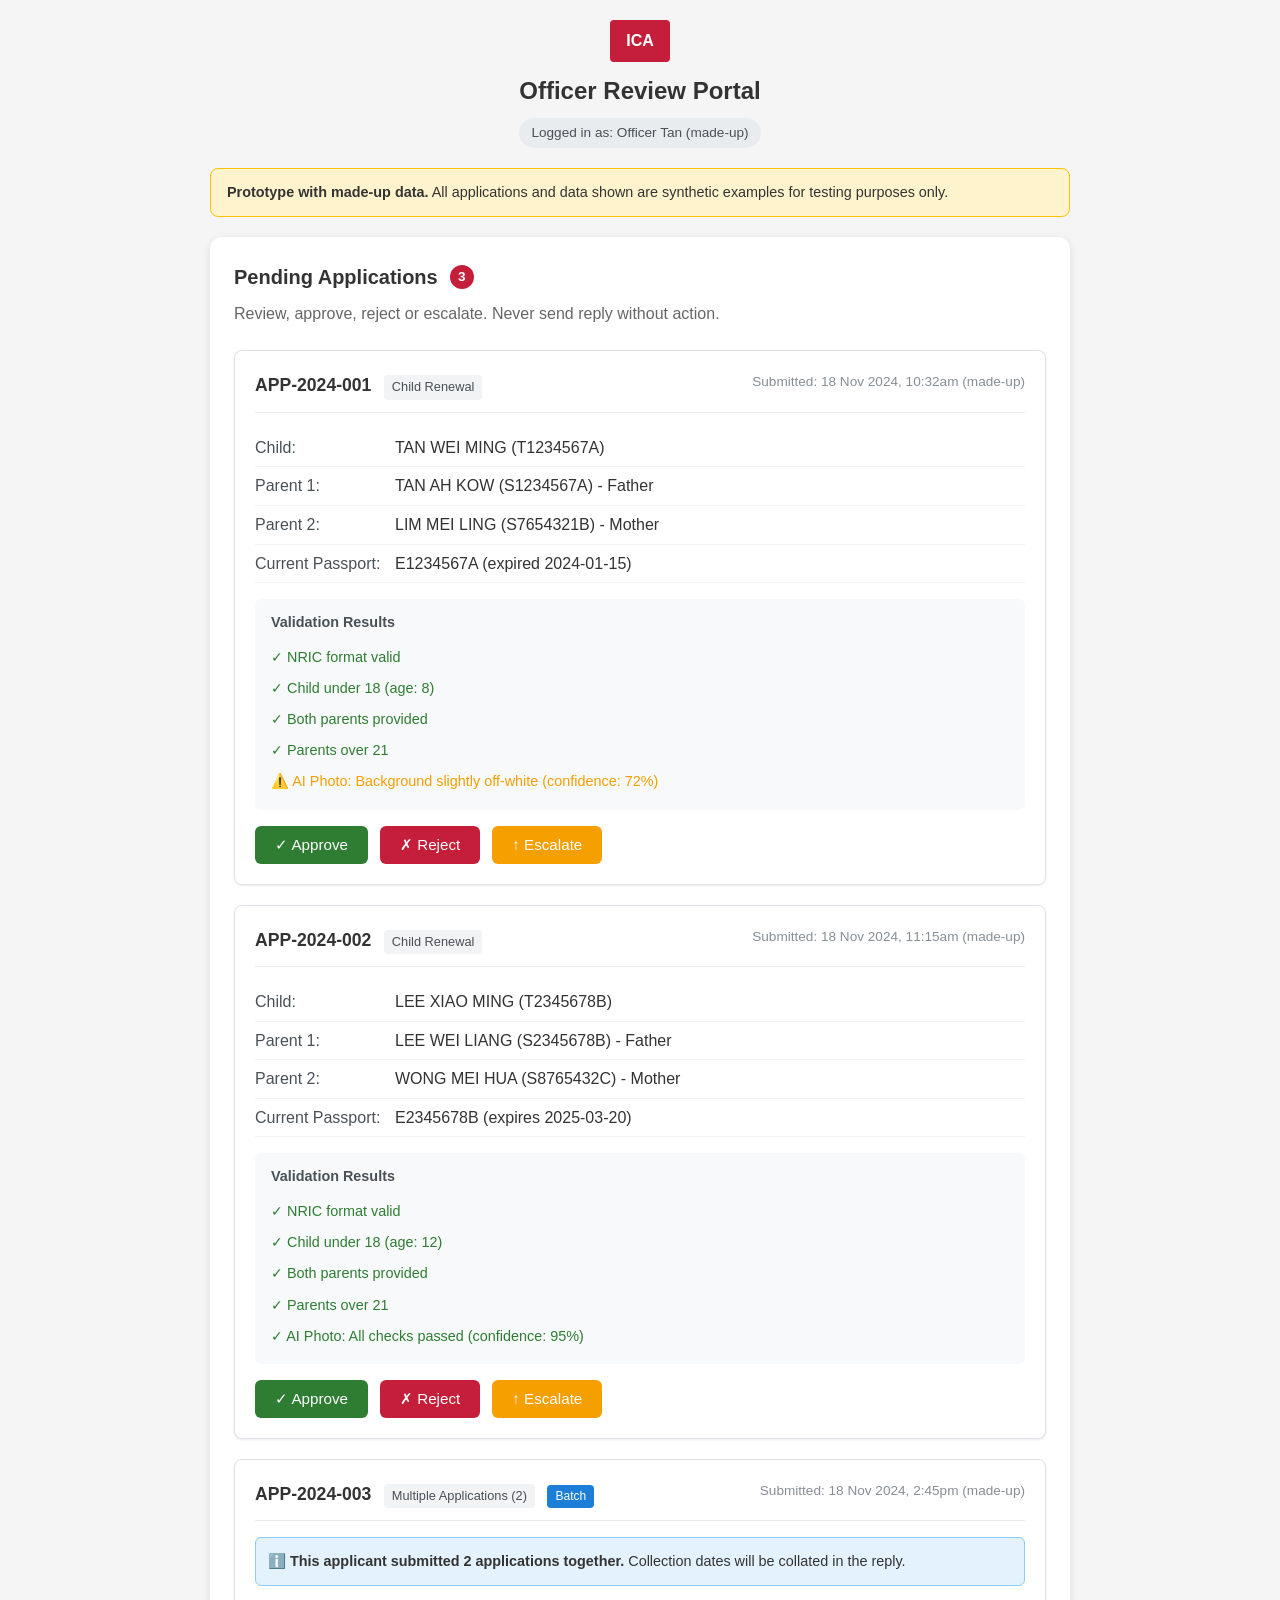
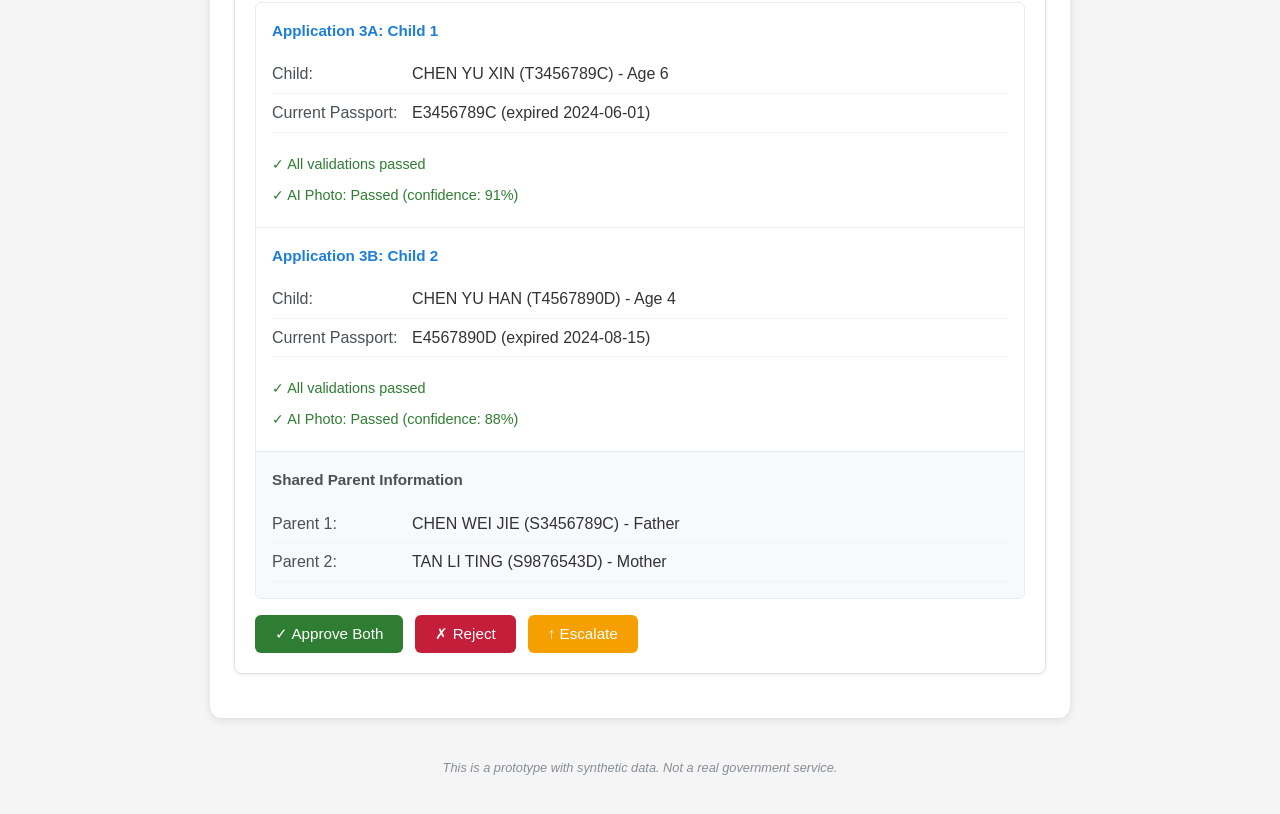
==== day2-validate/prototype/officer.html @ 37800bd7 "Add officer review portal (Expand prompt) Co-Authored-By: Claude Opus 4.5 <noreply@anthropic.com>" ====
<!DOCTYPE html>
<html lang="en">
<head>
    <meta charset="UTF-8">
    <meta name="viewport" content="width=device-width, initial-scale=1.0">
    <title>Officer Review Portal</title>
    <link rel="stylesheet" href="styles.css">
    <link rel="stylesheet" href="officer.css">
</head>
<body>
    <div class="container officer-portal">
        <header>
            <div class="logo">ICA</div>
            <h1>Officer Review Portal</h1>
            <p class="officer-badge">Logged in as: Officer Tan (made-up)</p>
        </header>

        <div class="notice">
            <strong>Prototype with made-up data.</strong> All applications and data shown are synthetic examples for testing purposes only.
        </div>

        <main>
            <!-- Pending Applications Queue -->
            <section class="queue-section">
                <h2>Pending Applications <span class="badge">3</span></h2>
                <p class="subtitle">Review, approve, reject or escalate. Never send reply without action.</p>

                <!-- Application 1 -->
                <div class="application-card" id="app-001">
                    <div class="app-header">
                        <div class="app-id">
                            <strong>APP-2024-001</strong>
                            <span class="app-type">Child Renewal</span>
                        </div>
                        <div class="app-submitted">Submitted: 18 Nov 2024, 10:32am (made-up)</div>
                    </div>

                    <div class="app-summary">
                        <div class="summary-row">
                            <span class="label">Child:</span>
                            <span class="value">TAN WEI MING (T1234567A)</span>
                        </div>
                        <div class="summary-row">
                            <span class="label">Parent 1:</span>
                            <span class="value">TAN AH KOW (S1234567A) - Father</span>
                        </div>
                        <div class="summary-row">
                            <span class="label">Parent 2:</span>
                            <span class="value">LIM MEI LING (S7654321B) - Mother</span>
                        </div>
                        <div class="summary-row">
                            <span class="label">Current Passport:</span>
                            <span class="value">E1234567A (expired 2024-01-15)</span>
                        </div>
                    </div>

                    <div class="app-checks">
                        <h4>Validation Results</h4>
                        <ul class="check-list">
                            <li class="check-pass">✓ NRIC format valid</li>
                            <li class="check-pass">✓ Child under 18 (age: 8)</li>
                            <li class="check-pass">✓ Both parents provided</li>
                            <li class="check-pass">✓ Parents over 21</li>
                            <li class="check-warn">⚠️ AI Photo: Background slightly off-white (confidence: 72%)</li>
                        </ul>
                    </div>

                    <div class="app-actions">
                        <div class="action-buttons">
                            <button class="btn-approve" onclick="showDraftReply('app-001', 'approve')">✓ Approve</button>
                            <button class="btn-reject" onclick="showDraftReply('app-001', 'reject')">✗ Reject</button>
                            <button class="btn-escalate" onclick="showDraftReply('app-001', 'escalate')">↑ Escalate</button>
                        </div>
                    </div>

                    <!-- Draft Reply (hidden until action selected) -->
                    <div class="draft-reply" id="draft-app-001" style="display: none;">
                        <h4>Draft Reply to Applicant</h4>
                        <p class="draft-note">Edit before sending. Reply will not be sent without your confirmation.</p>
                        <textarea id="reply-text-app-001" rows="6"></textarea>
                        <div class="draft-actions">
                            <button class="btn-secondary" onclick="cancelDraft('app-001')">Cancel</button>
                            <button class="btn-primary" onclick="sendReply('app-001')">Send Reply</button>
                        </div>
                    </div>
                </div>

                <!-- Application 2 -->
                <div class="application-card" id="app-002">
                    <div class="app-header">
                        <div class="app-id">
                            <strong>APP-2024-002</strong>
                            <span class="app-type">Child Renewal</span>
                        </div>
                        <div class="app-submitted">Submitted: 18 Nov 2024, 11:15am (made-up)</div>
                    </div>

                    <div class="app-summary">
                        <div class="summary-row">
                            <span class="label">Child:</span>
                            <span class="value">LEE XIAO MING (T2345678B)</span>
                        </div>
                        <div class="summary-row">
                            <span class="label">Parent 1:</span>
                            <span class="value">LEE WEI LIANG (S2345678B) - Father</span>
                        </div>
                        <div class="summary-row">
                            <span class="label">Parent 2:</span>
                            <span class="value">WONG MEI HUA (S8765432C) - Mother</span>
                        </div>
                        <div class="summary-row">
                            <span class="label">Current Passport:</span>
                            <span class="value">E2345678B (expires 2025-03-20)</span>
                        </div>
                    </div>

                    <div class="app-checks">
                        <h4>Validation Results</h4>
                        <ul class="check-list">
                            <li class="check-pass">✓ NRIC format valid</li>
                            <li class="check-pass">✓ Child under 18 (age: 12)</li>
                            <li class="check-pass">✓ Both parents provided</li>
                            <li class="check-pass">✓ Parents over 21</li>
                            <li class="check-pass">✓ AI Photo: All checks passed (confidence: 95%)</li>
                        </ul>
                    </div>

                    <div class="app-actions">
                        <div class="action-buttons">
                            <button class="btn-approve" onclick="showDraftReply('app-002', 'approve')">✓ Approve</button>
                            <button class="btn-reject" onclick="showDraftReply('app-002', 'reject')">✗ Reject</button>
                            <button class="btn-escalate" onclick="showDraftReply('app-002', 'escalate')">↑ Escalate</button>
                        </div>
                    </div>

                    <div class="draft-reply" id="draft-app-002" style="display: none;">
                        <h4>Draft Reply to Applicant</h4>
                        <p class="draft-note">Edit before sending. Reply will not be sent without your confirmation.</p>
                        <textarea id="reply-text-app-002" rows="6"></textarea>
                        <div class="draft-actions">
                            <button class="btn-secondary" onclick="cancelDraft('app-002')">Cancel</button>
                            <button class="btn-primary" onclick="sendReply('app-002')">Send Reply</button>
                        </div>
                    </div>
                </div>

                <!-- Application 3: Multiple applications from same applicant -->
                <div class="application-card" id="app-003">
                    <div class="app-header">
                        <div class="app-id">
                            <strong>APP-2024-003</strong>
                            <span class="app-type">Multiple Applications (2)</span>
                            <span class="badge-multi">Batch</span>
                        </div>
                        <div class="app-submitted">Submitted: 18 Nov 2024, 2:45pm (made-up)</div>
                    </div>

                    <div class="batch-notice">
                        <strong>ℹ️ This applicant submitted 2 applications together.</strong>
                        Collection dates will be collated in the reply.
                    </div>

                    <div class="batch-applications">
                        <!-- Child 1 -->
                        <div class="batch-app">
                            <h5>Application 3A: Child 1</h5>
                            <div class="app-summary">
                                <div class="summary-row">
                                    <span class="label">Child:</span>
                                    <span class="value">CHEN YU XIN (T3456789C) - Age 6</span>
                                </div>
                                <div class="summary-row">
                                    <span class="label">Current Passport:</span>
                                    <span class="value">E3456789C (expired 2024-06-01)</span>
                                </div>
                            </div>
                            <ul class="check-list">
                                <li class="check-pass">✓ All validations passed</li>
                                <li class="check-pass">✓ AI Photo: Passed (confidence: 91%)</li>
                            </ul>
                        </div>

                        <!-- Child 2 -->
                        <div class="batch-app">
                            <h5>Application 3B: Child 2</h5>
                            <div class="app-summary">
                                <div class="summary-row">
                                    <span class="label">Child:</span>
                                    <span class="value">CHEN YU HAN (T4567890D) - Age 4</span>
                                </div>
                                <div class="summary-row">
                                    <span class="label">Current Passport:</span>
                                    <span class="value">E4567890D (expired 2024-08-15)</span>
                                </div>
                            </div>
                            <ul class="check-list">
                                <li class="check-pass">✓ All validations passed</li>
                                <li class="check-pass">✓ AI Photo: Passed (confidence: 88%)</li>
                            </ul>
                        </div>

                        <!-- Shared Parent Info -->
                        <div class="batch-shared">
                            <h5>Shared Parent Information</h5>
                            <div class="summary-row">
                                <span class="label">Parent 1:</span>
                                <span class="value">CHEN WEI JIE (S3456789C) - Father</span>
                            </div>
                            <div class="summary-row">
                                <span class="label">Parent 2:</span>
                                <span class="value">TAN LI TING (S9876543D) - Mother</span>
                            </div>
                        </div>
                    </div>

                    <div class="app-actions">
                        <div class="action-buttons">
                            <button class="btn-approve" onclick="showDraftReply('app-003', 'approve-batch')">✓ Approve Both</button>
                            <button class="btn-reject" onclick="showDraftReply('app-003', 'reject')">✗ Reject</button>
                            <button class="btn-escalate" onclick="showDraftReply('app-003', 'escalate')">↑ Escalate</button>
                        </div>
                    </div>

                    <div class="draft-reply" id="draft-app-003" style="display: none;">
                        <h4>Draft Reply to Applicant</h4>
                        <p class="draft-note">Edit before sending. Reply will not be sent without your confirmation.</p>
                        <textarea id="reply-text-app-003" rows="8"></textarea>
                        <div class="draft-actions">
                            <button class="btn-secondary" onclick="cancelDraft('app-003')">Cancel</button>
                            <button class="btn-primary" onclick="sendReply('app-003')">Send Reply</button>
                        </div>
                    </div>
                </div>
            </section>

            <!-- Sent Replies Log -->
            <section class="sent-section" id="sent-section" style="display: none;">
                <h2>Sent Replies</h2>
                <div id="sent-log"></div>
            </section>
        </main>

        <footer>
            <p class="made-up">This is a prototype with synthetic data. Not a real government service.</p>
        </footer>
    </div>

    <script src="officer.js"></script>
</body>
</html>
---- day2-validate/prototype/styles.css ----
* {
    box-sizing: border-box;
    margin: 0;
    padding: 0;
}

body {
    font-family: -apple-system, BlinkMacSystemFont, 'Segoe UI', Roboto, Oxygen, Ubuntu, sans-serif;
    background: #f5f5f5;
    color: #333;
    line-height: 1.6;
}

.container {
    max-width: 640px;
    margin: 0 auto;
    padding: 20px;
}

header {
    text-align: center;
    margin-bottom: 20px;
}

.logo {
    display: inline-block;
    background: #c41e3a;
    color: white;
    font-weight: bold;
    padding: 8px 16px;
    border-radius: 4px;
    margin-bottom: 10px;
}

h1 {
    font-size: 1.5rem;
    font-weight: 600;
}

.notice {
    background: #fff3cd;
    border: 1px solid #ffc107;
    border-radius: 8px;
    padding: 12px 16px;
    margin-bottom: 20px;
    font-size: 0.9rem;
}

main {
    background: white;
    border-radius: 12px;
    padding: 24px;
    box-shadow: 0 2px 8px rgba(0,0,0,0.1);
}

.progress {
    display: flex;
    gap: 8px;
    margin-bottom: 24px;
}

.step {
    flex: 1;
    padding: 10px;
    background: #e9ecef;
    border-radius: 6px;
    text-align: center;
    font-size: 0.85rem;
    color: #666;
}

.step.active {
    background: #c41e3a;
    color: white;
    font-weight: 600;
}

h2 {
    font-size: 1.25rem;
    margin-bottom: 8px;
}

.subtitle {
    color: #666;
    margin-bottom: 24px;
}

.form-group {
    margin-bottom: 24px;
}

.form-group > label {
    display: block;
    font-weight: 600;
    margin-bottom: 12px;
}

.radio-group {
    display: flex;
    gap: 12px;
}

.radio-card {
    flex: 1;
    cursor: pointer;
}

.radio-card input {
    position: absolute;
    opacity: 0;
}

.radio-content {
    display: block;
    border: 2px solid #ddd;
    border-radius: 8px;
    padding: 16px;
    transition: all 0.2s;
}

.radio-card input:checked + .radio-content {
    border-color: #c41e3a;
    background: #fef2f4;
}

.radio-card:hover .radio-content {
    border-color: #999;
}

.radio-title {
    display: block;
    font-weight: 600;
    margin-bottom: 4px;
}

.radio-desc {
    display: block;
    font-size: 0.85rem;
    color: #666;
}

.guidance {
    margin-top: 12px;
    padding: 10px 14px;
    background: #e7f5ff;
    border-left: 4px solid #1c7ed6;
    border-radius: 4px;
    font-size: 0.9rem;
    color: #1864ab;
}

.guidance:empty {
    display: none;
}

.preview-box {
    background: #f8f9fa;
    border: 1px solid #dee2e6;
    border-radius: 8px;
    padding: 16px;
    margin-bottom: 24px;
}

.preview-box h3 {
    font-size: 1rem;
    margin-bottom: 4px;
}

.preview-box ul {
    margin-top: 12px;
    padding-left: 20px;
}

.preview-box li {
    margin-bottom: 6px;
}

.made-up {
    font-size: 0.8rem;
    color: #868e96;
    font-style: italic;
}

.form-actions {
    margin-top: 24px;
}

.btn-primary {
    width: 100%;
    padding: 14px 24px;
    background: #c41e3a;
    color: white;
    border: none;
    border-radius: 8px;
    font-size: 1rem;
    font-weight: 600;
    cursor: pointer;
    transition: background 0.2s;
}

.btn-primary:hover:not(:disabled) {
    background: #a01830;
}

.btn-primary:disabled {
    background: #ccc;
    cursor: not-allowed;
}

footer {
    text-align: center;
    margin-top: 24px;
    padding: 16px;
}

/* Step 2 Styles */

.step.completed {
    background: #2e7d32;
    color: white;
}

.step-header {
    display: flex;
    align-items: flex-start;
    gap: 16px;
    margin-bottom: 24px;
}

.btn-back {
    background: none;
    border: 1px solid #ddd;
    padding: 8px 12px;
    border-radius: 6px;
    cursor: pointer;
    font-size: 0.9rem;
    color: #666;
}

.btn-back:hover {
    background: #f5f5f5;
    border-color: #999;
}

fieldset {
    border: 1px solid #e9ecef;
    border-radius: 8px;
    padding: 20px;
    margin-bottom: 24px;
}

legend {
    font-weight: 600;
    font-size: 1.1rem;
    padding: 0 8px;
    color: #333;
}

.fieldset-note {
    font-size: 0.85rem;
    color: #666;
    margin-bottom: 16px;
    font-style: italic;
}

.form-group > label {
    margin-bottom: 6px;
}

input[type="text"],
input[type="date"],
select {
    width: 100%;
    padding: 12px;
    border: 2px solid #ddd;
    border-radius: 6px;
    font-size: 1rem;
    transition: border-color 0.2s, box-shadow 0.2s;
}

input[type="text"]:focus,
input[type="date"]:focus,
select:focus {
    outline: none;
    border-color: #1c7ed6;
    box-shadow: 0 0 0 3px rgba(28, 126, 214, 0.1);
}

input.valid {
    border-color: #2e7d32;
    background: #f1f8e9;
}

input.invalid,
select.invalid {
    border-color: #c41e3a;
    background: #fff5f5;
}

.field-guidance {
    margin-top: 6px;
    font-size: 0.8rem;
    color: #666;
}

.error-message {
    margin-top: 6px;
    font-size: 0.85rem;
    color: #c41e3a;
    font-weight: 500;
}

.error-message:empty {
    display: none;
}

.checkbox-group {
    margin-top: 16px;
}

.checkbox-label {
    display: flex;
    align-items: center;
    gap: 8px;
    cursor: pointer;
    font-weight: normal;
}

.checkbox-label input[type="checkbox"] {
    width: 18px;
    height: 18px;
}

.upload-placeholder {
    display: flex;
    align-items: center;
    gap: 12px;
    padding: 16px;
    border: 2px dashed #ddd;
    border-radius: 6px;
    background: #fafafa;
}

.btn-upload {
    padding: 8px 16px;
    background: #e9ecef;
    border: 1px solid #ddd;
    border-radius: 4px;
    cursor: not-allowed;
    font-size: 0.9rem;
}

.upload-hint {
    font-size: 0.8rem;
    color: #999;
}

.validation-summary {
    background: #fff5f5;
    border: 1px solid #c41e3a;
    border-radius: 8px;
    padding: 16px;
    margin-bottom: 24px;
}

.validation-summary h3 {
    font-size: 1rem;
    color: #c41e3a;
    margin-bottom: 12px;
}

.validation-summary ul {
    padding-left: 20px;
}

.validation-summary li {
    color: #c41e3a;
    margin-bottom: 4px;
}

.form-progress {
    margin-bottom: 16px;
}

.progress-bar {
    height: 8px;
    background: #e9ecef;
    border-radius: 4px;
    overflow: hidden;
}

.progress-fill {
    height: 100%;
    background: linear-gradient(90deg, #2e7d32, #4caf50);
    transition: width 0.3s ease;
}

.progress-text {
    font-size: 0.85rem;
    color: #666;
    margin-top: 8px;
    text-align: center;
}
---- day2-validate/prototype/officer.css ----
/* Officer Portal Styles */

.officer-portal {
    max-width: 900px;
}

.officer-badge {
    display: inline-block;
    background: #e9ecef;
    padding: 4px 12px;
    border-radius: 20px;
    font-size: 0.85rem;
    color: #495057;
    margin-top: 8px;
}

.queue-section h2 {
    display: flex;
    align-items: center;
    gap: 12px;
}

.badge {
    display: inline-flex;
    align-items: center;
    justify-content: center;
    min-width: 24px;
    height: 24px;
    padding: 0 8px;
    background: #c41e3a;
    color: white;
    border-radius: 12px;
    font-size: 0.85rem;
    font-weight: 600;
}

.badge-multi {
    display: inline-block;
    background: #1c7ed6;
    color: white;
    padding: 2px 8px;
    border-radius: 4px;
    font-size: 0.75rem;
    margin-left: 8px;
}

.application-card {
    background: white;
    border: 1px solid #dee2e6;
    border-radius: 8px;
    padding: 20px;
    margin-bottom: 20px;
    box-shadow: 0 1px 3px rgba(0,0,0,0.08);
}

.app-header {
    display: flex;
    justify-content: space-between;
    align-items: flex-start;
    margin-bottom: 16px;
    padding-bottom: 12px;
    border-bottom: 1px solid #e9ecef;
}

.app-id strong {
    font-size: 1.1rem;
}

.app-type {
    display: inline-block;
    background: #f1f3f4;
    padding: 2px 8px;
    border-radius: 4px;
    font-size: 0.8rem;
    margin-left: 8px;
    color: #495057;
}

.app-submitted {
    font-size: 0.85rem;
    color: #868e96;
}

.app-summary {
    margin-bottom: 16px;
}

.summary-row {
    display: flex;
    padding: 6px 0;
    border-bottom: 1px solid #f1f3f4;
}

.summary-row .label {
    width: 140px;
    font-weight: 500;
    color: #495057;
}

.summary-row .value {
    flex: 1;
}

.app-checks {
    background: #f8f9fa;
    border-radius: 6px;
    padding: 12px 16px;
    margin-bottom: 16px;
}

.app-checks h4 {
    font-size: 0.9rem;
    margin-bottom: 8px;
    color: #495057;
}

.check-list {
    list-style: none;
    padding: 0;
    margin: 0;
}

.check-list li {
    padding: 4px 0;
    font-size: 0.9rem;
}

.check-pass {
    color: #2e7d32;
}

.check-warn {
    color: #f59f00;
}

.check-fail {
    color: #c41e3a;
}

.app-actions {
    margin-top: 16px;
}

.action-buttons {
    display: flex;
    gap: 12px;
}

.btn-approve {
    padding: 10px 20px;
    background: #2e7d32;
    color: white;
    border: none;
    border-radius: 6px;
    font-size: 0.95rem;
    font-weight: 500;
    cursor: pointer;
    transition: background 0.2s;
}

.btn-approve:hover {
    background: #1b5e20;
}

.btn-reject {
    padding: 10px 20px;
    background: #c41e3a;
    color: white;
    border: none;
    border-radius: 6px;
    font-size: 0.95rem;
    font-weight: 500;
    cursor: pointer;
    transition: background 0.2s;
}

.btn-reject:hover {
    background: #a01830;
}

.btn-escalate {
    padding: 10px 20px;
    background: #f59f00;
    color: white;
    border: none;
    border-radius: 6px;
    font-size: 0.95rem;
    font-weight: 500;
    cursor: pointer;
    transition: background 0.2s;
}

.btn-escalate:hover {
    background: #e67700;
}

.btn-secondary {
    padding: 10px 20px;
    background: #e9ecef;
    color: #495057;
    border: none;
    border-radius: 6px;
    font-size: 0.95rem;
    cursor: pointer;
}

.btn-secondary:hover {
    background: #dee2e6;
}

/* Draft Reply */
.draft-reply {
    margin-top: 20px;
    padding: 16px;
    background: #fff8e1;
    border: 1px solid #ffe082;
    border-radius: 6px;
}

.draft-reply h4 {
    margin-bottom: 8px;
}

.draft-note {
    font-size: 0.85rem;
    color: #666;
    margin-bottom: 12px;
}

.draft-reply textarea {
    width: 100%;
    padding: 12px;
    border: 1px solid #ddd;
    border-radius: 4px;
    font-family: inherit;
    font-size: 0.95rem;
    resize: vertical;
}

.draft-actions {
    display: flex;
    gap: 12px;
    margin-top: 12px;
    justify-content: flex-end;
}

/* Batch Applications */
.batch-notice {
    background: #e3f2fd;
    border: 1px solid #90caf9;
    border-radius: 6px;
    padding: 12px;
    margin-bottom: 16px;
    font-size: 0.9rem;
}

.batch-applications {
    border: 1px solid #e9ecef;
    border-radius: 6px;
    overflow: hidden;
    margin-bottom: 16px;
}

.batch-app {
    padding: 16px;
    border-bottom: 1px solid #e9ecef;
}

.batch-app:last-child {
    border-bottom: none;
}

.batch-app h5 {
    font-size: 0.95rem;
    margin-bottom: 12px;
    color: #1c7ed6;
}

.batch-shared {
    padding: 16px;
    background: #f8f9fa;
}

.batch-shared h5 {
    font-size: 0.95rem;
    margin-bottom: 12px;
    color: #495057;
}

/* Sent Section */
.sent-section {
    margin-top: 32px;
    padding-top: 24px;
    border-top: 2px solid #e9ecef;
}

.sent-card {
    background: #f1f8e9;
    border: 1px solid #c5e1a5;
    border-radius: 6px;
    padding: 16px;
    margin-bottom: 12px;
}

.sent-card.rejected {
    background: #ffebee;
    border-color: #ef9a9a;
}

.sent-card.escalated {
    background: #fff8e1;
    border-color: #ffe082;
}

.sent-header {
    display: flex;
    justify-content: space-between;
    margin-bottom: 8px;
}

.sent-time {
    font-size: 0.85rem;
    color: #666;
}

.sent-content {
    font-size: 0.9rem;
    white-space: pre-wrap;
    background: white;
    padding: 12px;
    border-radius: 4px;
    margin-top: 8px;
}
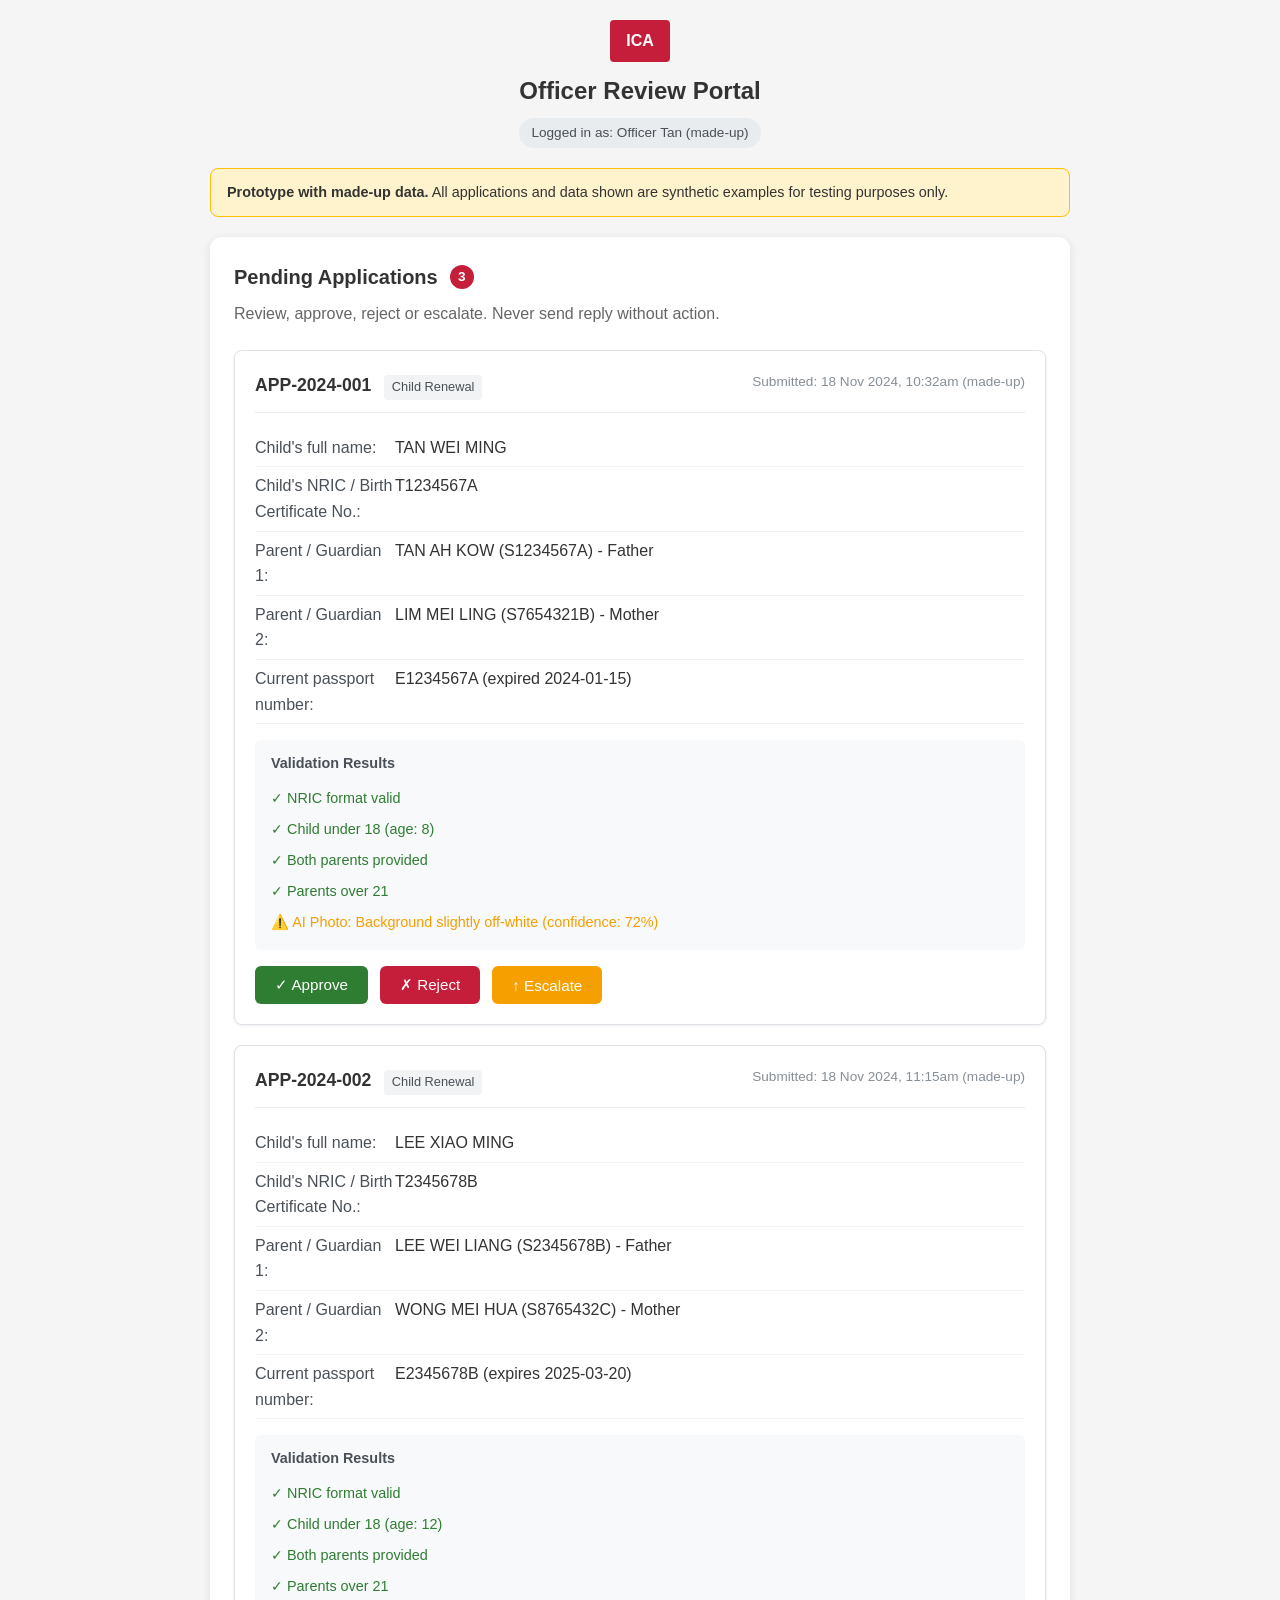
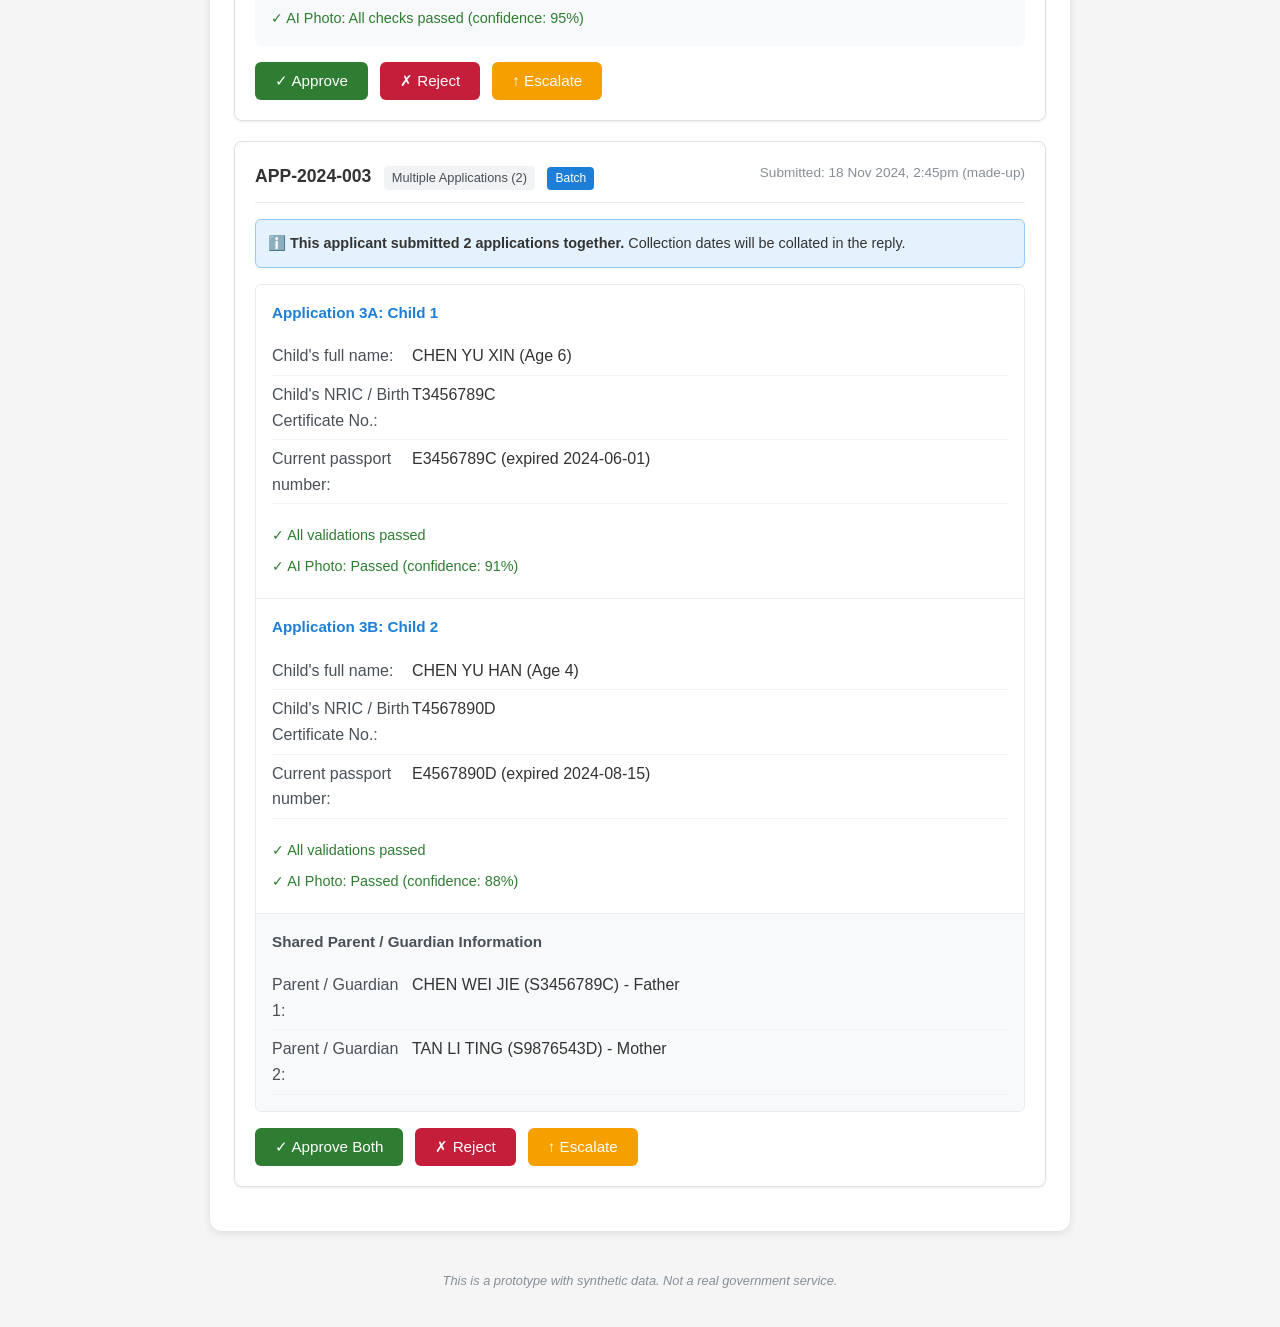
==== commit fda1b29e: "Apply consistent labels across form and reply (Refine prompt) - Match officer portal labels to appli" ====
--- a/day2-validate/prototype/officer.html
+++ b/day2-validate/prototype/officer.html
@@ -37,19 +37,23 @@
 
                     <div class="app-summary">
                         <div class="summary-row">
-                            <span class="label">Child:</span>
-                            <span class="value">TAN WEI MING (T1234567A)</span>
-                        </div>
-                        <div class="summary-row">
-                            <span class="label">Parent 1:</span>
+                            <span class="label">Child's full name:</span>
+                            <span class="value">TAN WEI MING</span>
+                        </div>
+                        <div class="summary-row">
+                            <span class="label">Child's NRIC / Birth Certificate No.:</span>
+                            <span class="value">T1234567A</span>
+                        </div>
+                        <div class="summary-row">
+                            <span class="label">Parent / Guardian 1:</span>
                             <span class="value">TAN AH KOW (S1234567A) - Father</span>
                         </div>
                         <div class="summary-row">
-                            <span class="label">Parent 2:</span>
+                            <span class="label">Parent / Guardian 2:</span>
                             <span class="value">LIM MEI LING (S7654321B) - Mother</span>
                         </div>
                         <div class="summary-row">
-                            <span class="label">Current Passport:</span>
+                            <span class="label">Current passport number:</span>
                             <span class="value">E1234567A (expired 2024-01-15)</span>
                         </div>
                     </div>
@@ -97,19 +101,23 @@
 
                     <div class="app-summary">
                         <div class="summary-row">
-                            <span class="label">Child:</span>
-                            <span class="value">LEE XIAO MING (T2345678B)</span>
-                        </div>
-                        <div class="summary-row">
-                            <span class="label">Parent 1:</span>
+                            <span class="label">Child's full name:</span>
+                            <span class="value">LEE XIAO MING</span>
+                        </div>
+                        <div class="summary-row">
+                            <span class="label">Child's NRIC / Birth Certificate No.:</span>
+                            <span class="value">T2345678B</span>
+                        </div>
+                        <div class="summary-row">
+                            <span class="label">Parent / Guardian 1:</span>
                             <span class="value">LEE WEI LIANG (S2345678B) - Father</span>
                         </div>
                         <div class="summary-row">
-                            <span class="label">Parent 2:</span>
+                            <span class="label">Parent / Guardian 2:</span>
                             <span class="value">WONG MEI HUA (S8765432C) - Mother</span>
                         </div>
                         <div class="summary-row">
-                            <span class="label">Current Passport:</span>
+                            <span class="label">Current passport number:</span>
                             <span class="value">E2345678B (expires 2025-03-20)</span>
                         </div>
                     </div>
@@ -166,11 +174,15 @@
                             <h5>Application 3A: Child 1</h5>
                             <div class="app-summary">
                                 <div class="summary-row">
-                                    <span class="label">Child:</span>
-                                    <span class="value">CHEN YU XIN (T3456789C) - Age 6</span>
-                                </div>
-                                <div class="summary-row">
-                                    <span class="label">Current Passport:</span>
+                                    <span class="label">Child's full name:</span>
+                                    <span class="value">CHEN YU XIN (Age 6)</span>
+                                </div>
+                                <div class="summary-row">
+                                    <span class="label">Child's NRIC / Birth Certificate No.:</span>
+                                    <span class="value">T3456789C</span>
+                                </div>
+                                <div class="summary-row">
+                                    <span class="label">Current passport number:</span>
                                     <span class="value">E3456789C (expired 2024-06-01)</span>
                                 </div>
                             </div>
@@ -185,11 +197,15 @@
                             <h5>Application 3B: Child 2</h5>
                             <div class="app-summary">
                                 <div class="summary-row">
-                                    <span class="label">Child:</span>
-                                    <span class="value">CHEN YU HAN (T4567890D) - Age 4</span>
-                                </div>
-                                <div class="summary-row">
-                                    <span class="label">Current Passport:</span>
+                                    <span class="label">Child's full name:</span>
+                                    <span class="value">CHEN YU HAN (Age 4)</span>
+                                </div>
+                                <div class="summary-row">
+                                    <span class="label">Child's NRIC / Birth Certificate No.:</span>
+                                    <span class="value">T4567890D</span>
+                                </div>
+                                <div class="summary-row">
+                                    <span class="label">Current passport number:</span>
                                     <span class="value">E4567890D (expired 2024-08-15)</span>
                                 </div>
                             </div>
@@ -201,13 +217,13 @@
 
                         <!-- Shared Parent Info -->
                         <div class="batch-shared">
-                            <h5>Shared Parent Information</h5>
+                            <h5>Shared Parent / Guardian Information</h5>
                             <div class="summary-row">
-                                <span class="label">Parent 1:</span>
+                                <span class="label">Parent / Guardian 1:</span>
                                 <span class="value">CHEN WEI JIE (S3456789C) - Father</span>
                             </div>
                             <div class="summary-row">
-                                <span class="label">Parent 2:</span>
+                                <span class="label">Parent / Guardian 2:</span>
                                 <span class="value">TAN LI TING (S9876543D) - Mother</span>
                             </div>
                         </div>
--- a/day2-validate/prototype/styles.css
+++ b/day2-validate/prototype/styles.css
@@ -401,3 +401,102 @@
     margin-top: 8px;
     text-align: center;
 }
+
+/* System Error Modal (Behavior prompt) */
+.modal-overlay {
+    position: fixed;
+    top: 0;
+    left: 0;
+    right: 0;
+    bottom: 0;
+    background: rgba(0, 0, 0, 0.6);
+    display: flex;
+    align-items: center;
+    justify-content: center;
+    z-index: 1000;
+}
+
+.modal-content {
+    background: white;
+    border-radius: 12px;
+    padding: 32px;
+    max-width: 480px;
+    width: 90%;
+    text-align: center;
+    box-shadow: 0 4px 24px rgba(0, 0, 0, 0.2);
+}
+
+.error-modal {
+    border-top: 4px solid #c41e3a;
+}
+
+.modal-icon {
+    font-size: 3rem;
+    margin-bottom: 16px;
+}
+
+.modal-content h2 {
+    color: #c41e3a;
+    margin-bottom: 12px;
+}
+
+.modal-content p {
+    margin-bottom: 16px;
+    color: #333;
+}
+
+.error-details {
+    background: #f8f9fa;
+    border: 1px solid #e9ecef;
+    border-radius: 6px;
+    padding: 12px;
+    margin-bottom: 20px;
+    text-align: left;
+}
+
+.error-details pre {
+    font-size: 0.85rem;
+    color: #666;
+    white-space: pre-wrap;
+    margin: 0;
+}
+
+.modal-actions {
+    display: flex;
+    justify-content: center;
+    gap: 12px;
+}
+
+/* Test Controls */
+.test-controls {
+    position: fixed;
+    bottom: 0;
+    left: 0;
+    right: 0;
+    background: #333;
+    color: white;
+    padding: 12px 20px;
+    display: flex;
+    align-items: center;
+    gap: 12px;
+    font-size: 0.85rem;
+    z-index: 100;
+}
+
+.test-controls p {
+    margin: 0;
+}
+
+.test-controls button {
+    padding: 6px 12px;
+    background: #495057;
+    color: white;
+    border: none;
+    border-radius: 4px;
+    cursor: pointer;
+    font-size: 0.8rem;
+}
+
+.test-controls button:hover {
+    background: #6c757d;
+}
